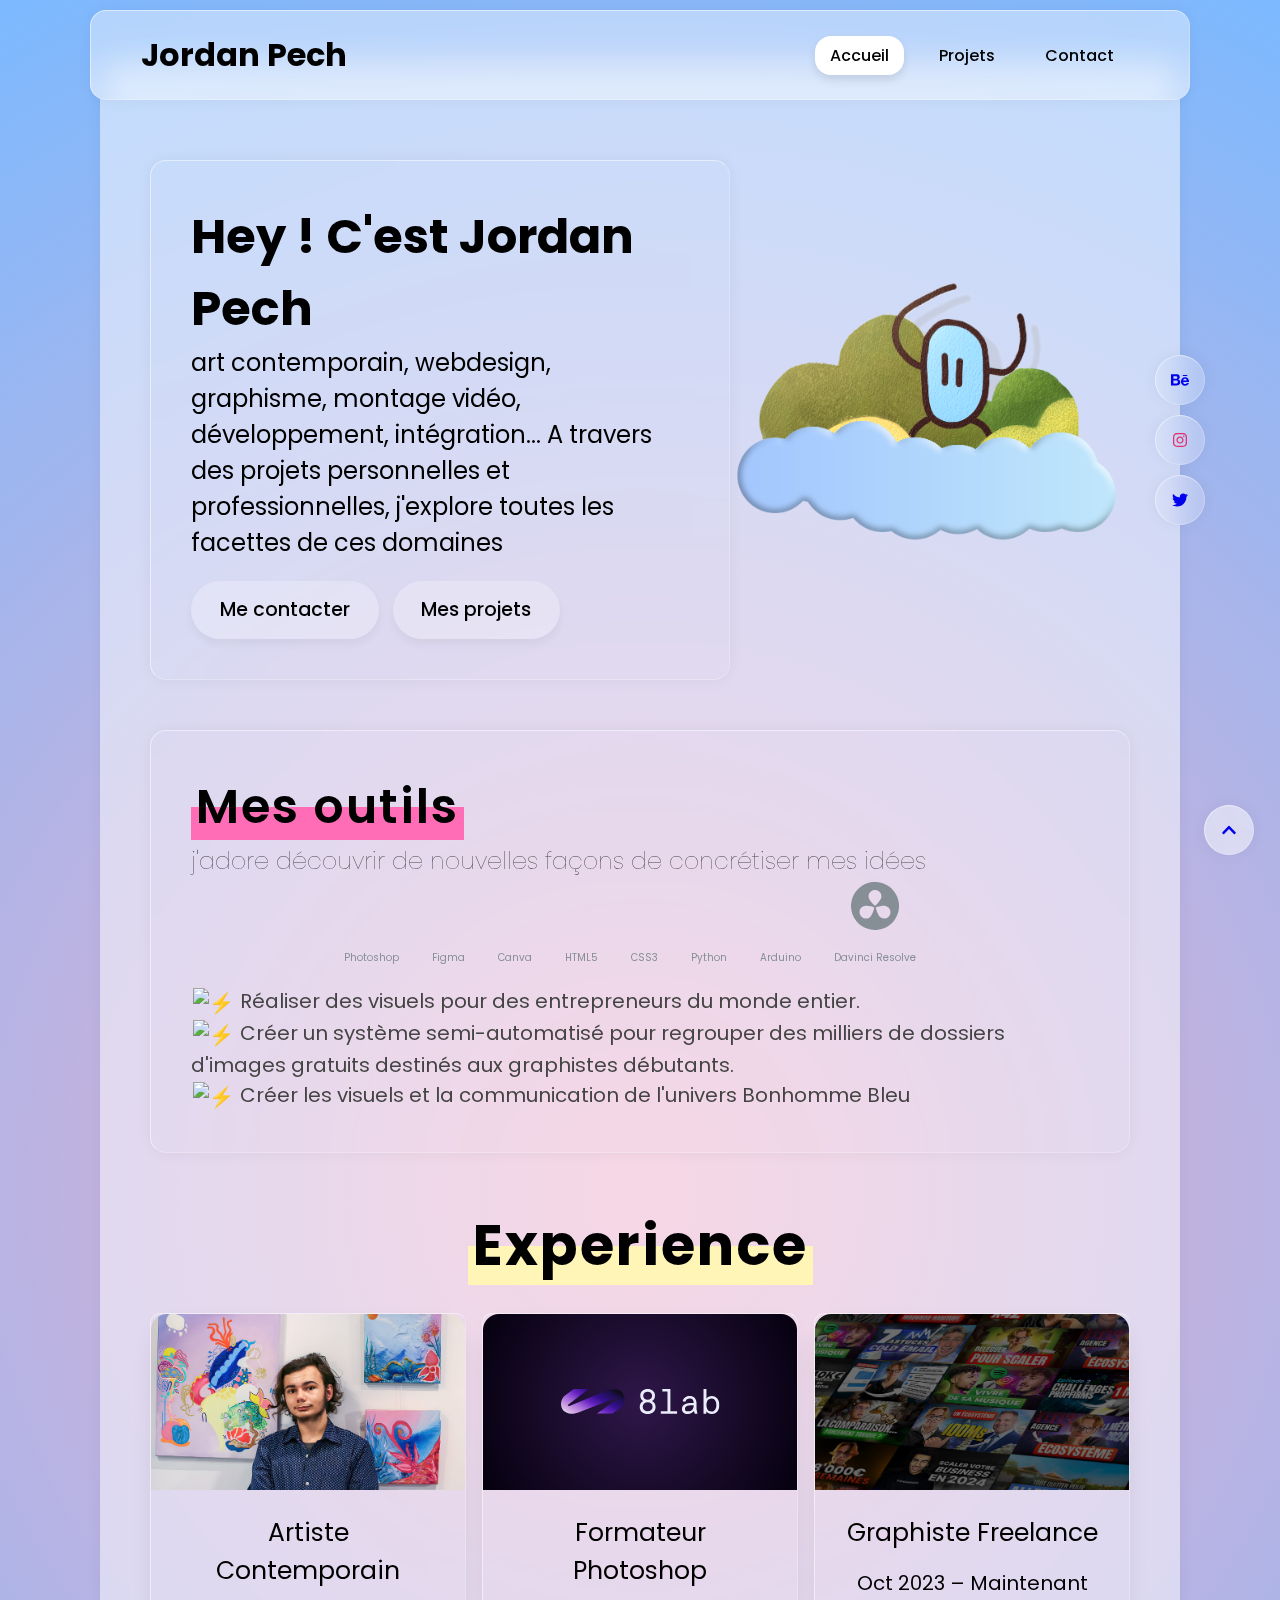
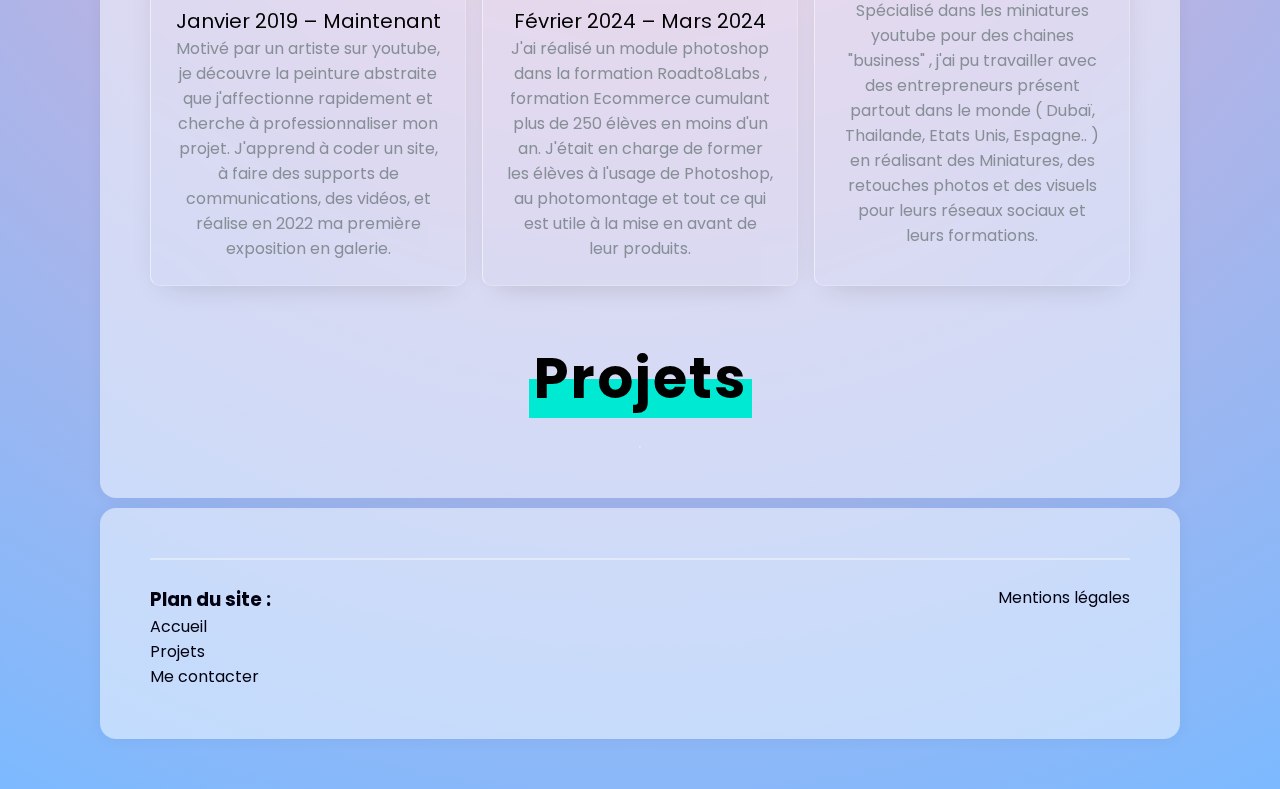
==== index.html @ 25af46d9 "Add files via upload" ====
<!DOCTYPE html>
<html lang="en">
  <head>
    <meta charset="UTF-8" />
    <meta http-equiv="X-UA-Compatible" content="IE=edge" />
    <meta name="viewport" content="width=device-width, initial-scale=1.0" />
    <title>Portfolio</title>
    <link rel="stylesheet" href= "https://cdnjs.cloudflare.com/ajax/libs/font-awesome/5.15.4/css/all.min.css" /> 

    <!-- Favicons -->
    <link rel="icon" href="./assets/favicon.ico" type="image/x-icon" />
    <link
      rel="apple-touch-icon"
      sizes="180x180"
      href="./assets/apple-touch-icon.png"
    />
    <link
      rel="icon"
      type="image/png"
      sizes="32x32"
      href="./assets/favicon-32x32.png"
    />
    <link
      rel="icon"
      type="image/png"
      sizes="16x16"
      href="./assets/favicon-16x16.png"
    />
    <link rel="manifest" href="./assets/site.webmanifest" />

    <meta
      name="description"
      content="Developer Portfolio centered around GlassMorphic UI"
    />
    <meta
      name="keywords"
      content="Developer, Portfolio, HTML, CSS, JS, GlassMorphic, Glassmorphic, GlassMorphism, Glassmorphism, UI"
    />

    <meta name="referrer" content="no-referrer-when-downgrade" />
    

    <link rel="stylesheet" href="./assets/css/all.min.css" />
    <link rel="stylesheet" href="./assets/css/style.css" />







    <script defer src="./assets/js/all.js"></script>
    <link
      rel="stylesheet"
      href="https://cdn.jsdelivr.net/gh/devicons/devicon@latest/devicon.min.css"
    />
    <script src="https://code.iconify.design/2/2.0.4/iconify.min.js"></script>
    <script src="./assets/js/repo-card.js"></script>
    <script src="https://ajax.googleapis.com/ajax/libs/jquery/3.6.0/jquery.min.js"></script>
    <!--Animation-->
    <link
    rel="stylesheet"
    href="https://cdnjs.cloudflare.com/ajax/libs/animate.css/4.1.1/animate.min.css"
    />
    <link href="https://unpkg.com/aos@2.3.1/dist/aos.css" rel="stylesheet">
  </head>
  <body>

    <section>
      <div class="container" id="container1" >
        <div id="top" class="page-scroll"></div>
        <!-- Navbar -->
        <header>
          <a href="./index.html" class="logo">Jordan Pech</a>
          <ul>
            <li><a class="active page" href="./index.html" id="home-btn">Accueil</a></li>
            <li><a href="./Projets.html" class="page" id="project-btn">Projets</a></li>
            <li><a href="./contact.html" class="page" id="about-btn">Contact</a></li>
            
          </ul>
        </header>

        <!--& BLOC 1  Main Content-------------------------------------- -->
        <div class="content">

          <!-- * BLOC DE TEXTE--------------------->
          
          <div class="column">
            <h2  >Hey ! C'est Jordan Pech</h2>
            <p>
              art contemporain, webdesign, graphisme, montage vidéo, développement, intégration...
              A travers des projets personnelles et professionnelles, j'explore toutes les facettes de ces domaines
            </p>
            <a href="./contact.html" >Me contacter</a>
            <a href="./Projets.html" >Mes projets</a>
          </div>
          <!-- *   --------------------------------->


         <!-- ^ 1 ERE IMAGE A DROITE --------------->

          <div class="img">
            <img src="./assets/image1.png" alt="APS-OCTOCAT"/>
          </div>

         <!-- ^ ------------------------------------->
        </div> <!--& ---------------------------------------------------->





        <!--& 2 EME bloc ------------------------------------------------->
        <!-- 2nd Section -->
        <div id="about" class="content page-scroll" style="justify-content: space-around">
         
          <!-- ^ 2 EmE IMAGE A DROITE --------------->
          <div class="img">
            

          </div>
            <!-- ^-------------------- --------------->

             <!-- * BLOC DE TEXTE--------------------->
          <div class="column-2">

              <h2 style="font-weight: 550">    <!--TODO     TITRE MES OUTILS SOULIGN2-->
                <span class="low-highlight-pink">Mes outils</span>
              </h2>

              <h3 style="font-size: 24px; color: #444444; font-weight: 1"> <!--TODO     SOUS TITRE-->
                j'adore découvrir de nouvelles façons de concrétiser mes idées
              </h3>

              <div class="dev-icons">    <!-- ~     ICONES -------------------->
                <ul>
                  <li class="software-skill-inline photoshop">
                    <i class="devicon-photoshop-plain"></i>
                    <p>Photoshop</p>
                  </li>
                  <li class="software-skill-inline figma">
                    <i class="devicon-figma-plain"></i>
                    <p>Figma</p>
                  </li>
                  <li class="software-skill-inline canva">
                    <i class="devicon-canva-plain"></i>
                    <p>Canva</p>
                  </li>


                       

                  <li class="software-skill-inline html5">
                    <i class="devicon-html5-plain" ></i>
                    <p>HTML5</p>
                  </li>
                  <li class="software-skill-inline css3">
                    <i class="devicon-css3-plain"></i>
                    <p>CSS3</p>
                  </li>
                  <li class="software-skill-inline python">
                    <i class="devicon-python-plain"></i>
                    <p>Python</p>
                  </li>
                  <li class="software-skill-inline arduino">
                    <i class="devicon-arduino-plain"></i>
                    <p>Arduino</p>
                  </li>

                  <li class="software-skill-inline davinci">
                    <svg id="Layer_1" xmlns="http://www.w3.org/2000/svg" viewBox="0 0 5117.7 5118.9" width="3rem"> 
                      <path class="st0" d="M2636.9 5118.9h-151.7c-7.1-2.6-14.1-3.2-21.2-3.2-81-3.9-161.4-10.3-241.1-21.2-149.1-19.3-295.7-52.1-438.4-97.7-244.9-78.4-473.1-190.9-684.6-337.5-196.1-136.3-369.6-297-520.7-482.1-178.1-217.3-316.9-457.1-415.3-720.6-88.1-234-140.8-476.3-156.9-726.4-.6-13.5-2.6-27-7.1-40.5v-264.2c4.5-11.6 6.4-23.8 7.1-36 3.2-59.8 9.6-119.6 17.4-178.7 38.6-285.4 123.4-556.1 253.9-812.6 90-176.8 199.3-341.3 327.8-493.1 127.3-150.4 270-284.8 428.1-402.4 257.8-191.6 541.3-329.8 851.1-414.6 150.4-41.1 304.1-68.1 459.6-81 27.6-2.6 56.6-.6 84.2-7.1h259.7c19.9 5.8 40.5 2.6 60.4 4.5 102.9 9 205.1 21.9 306.6 41.8 319.5 63 615.8 182.6 889.7 359.3 212.8 136.9 400.5 302.1 564.4 494.3 131.8 154.3 243.6 322.1 334.9 503.3 108 214.1 185.1 438.4 228.9 674.3 23.1 124.7 40.5 250.7 41.1 378 0 8.4 1.9 17.4 2.6 25.7v151.7c-2.6 9.6-2.6 19.9-3.2 30.2 0 24.4 0 48.9-1.9 73.3-11.6 155.6-36 309.2-74.6 460.9-73.9 284.8-192.9 549-358.1 792.6-122.8 181.3-266.1 344.6-430.7 489.2-163.9 144-343.3 265.5-538.1 363.8-224.4 113.1-460.3 191.6-707.8 234.6-95.1 16.7-190.9 27.6-287.3 33.4-25.4 2.9-52.4 2.3-78.8 8zM1602.6 3897.5c42.4 1.3 90-3.9 137.6-14.1 140.8-30.9 260.4-95.1 352.3-208.9 55.9-69.4 102.9-144.6 143.4-223.7 47.6-93.2 87.4-190.3 122.1-288.6 42.4-118.9 78.4-240.4 106.1-363.2 15.4-68.8-1.9-111.9-77.8-135.6-96.4-30.2-193.5-57.2-292.5-79.1-163.9-36-329.1-59.1-497.6-53.4-47.6 1.9-95.1 7.1-142.1 15.4-136.3 23.8-252 86.8-346.5 186.4-161.4 169.7-225.6 372.2-185.8 603 57.2 329.8 349.1 564.4 680.8 561.8zm271.9-2364.3c-1.9 48.2 7.1 100.9 21.9 153.6 28.3 100.3 75.2 192.2 130.5 279 126 197.4 284.8 366.4 457.1 523.3 14.1 12.9 30.9 23.8 48.9 32.1 18 9 36 9 54.6 1.3 18-7.7 34.1-18.6 47.6-32.8 59.8-59.1 118.9-118.3 175.5-179.4 79.7-86.8 155.6-176.1 224.4-271.9 62.4-86.8 118.3-178.1 159.4-277.1 41.1-98.4 61.1-199.9 47.6-306.6-22.5-176.1-97.7-325.3-232.1-442.3-158.9-138.1-344-193.4-552.3-162.6-338.8 50.2-584.4 348.5-583.1 683.4zm1670.1 2360.5c16.7-.6 46.9 0 77.1-4.5 203.1-30.2 363.8-128.6 477-300.8 88.7-135.6 124.7-286.1 108-447.4-15.4-151.1-76.5-283.5-180-394.7-90-96.4-197.4-163.3-327.2-191.6-71.4-15.4-144-21.9-216.6-23.1-86.1-1.3-171.6 6.4-256.5 18-169.7 23.8-335.6 64.3-498.8 115.7-16.7 5.1-32.1 12.9-45.6 23.8-17.4 14.1-27 31.5-27 54 0 19.3 1.9 38.6 6.4 57.9 10.3 38.6 19.3 77.1 29.6 115.1 47.6 173.6 105.4 343.3 184.5 505.3 45.6 93.2 98.4 181.3 165.9 260.4 51.4 59.8 111.2 108.6 182.6 142.7 97.6 46.7 199.1 71.8 320.6 69.2z"/></svg>
                    
                    <p>Davinci Resolve</p>
                  </li>
                  

                 
                </ul>
                 <!-- ~  ------- ---------------------------------------------------->
              </div>

                <!-- J'enleve nan ? -->
            <div> <!--? TEXTES A POINT 2CLAIR ---------------->
              <p style="color: #444444; font-size: 20px">
                <img
                  alt="⚡"
                  draggable="false"
                  src="https://twemoji.maxcdn.com/2/72x72/26a1.png"
                  style="
                    height: 1em;
                    width: 1em;
                    margin: 0px 0.05em 0px 0.1em;
                    vertical-align: -0.1em;
                  "
                />
                 Réaliser des visuels pour des entrepreneurs du monde entier.
              </p>
              <p style="color: #444444; font-size: 20px">
                <img
                  alt="⚡"
                  draggable="false"
                  src="https://twemoji.maxcdn.com/2/72x72/26a1.png"
                  style="
                    height: 1em;
                    width: 1em;
                    margin: 0px 0.05em 0px 0.1em;
                    vertical-align: -0.1em;
                  "
                />
                Créer un système semi-automatisé pour regrouper des milliers de dossiers d'images 
                gratuits destinés aux graphistes débutants.
              </p>
              <p style="color: #444444; font-size: 20px">
                <img
                  alt="⚡"
                  draggable="false"
                  src="https://twemoji.maxcdn.com/2/72x72/26a1.png"
                  style="
                    height: 1em;
                    width: 1em;
                    margin: 0px 0.05em 0px 0.1em;
                    vertical-align: -0.1em;
                  "
                />
                Créer les visuels et la communication de l'univers Bonhomme Bleu              </p>
            </div> <!--? ---------------------------------- ---------------->

          </div>
             <!-- * ---------------------------------------------------->
        </div>

        
        <!--&  -------------------------------------------------->







        <!-- & 3eme section ---------------------------------- -->
        <!-- 3rd Section -->
        <h2
          id="experience"
          class="mob-h2 page-scroll"
          style="font-size: 56px; font-weight: 700; margin-top: 50px; text-align:center;"
        >
        <!-- * TEXTE TITRE ---------------------------------- -->
          <span class="low-highlight-skin">Experience</span>
        </h2>

        <!-- * ---------------------------------------------- -->


        <!-- TODO  CARD EXPERIENCES------------------>

        <div class="experience-cards-div">
          
          <!-- ARTISTE PEINTRE CARD-->
          <div class="experience-card" >
            <div class="experience-banner" style="background-image: url('./assets/artiste-contemporain.jpg');">
              <div class="experience-blurred_div"></div>
              <div class="experience-div-company">
                
            </div>
            
         
            </div>
            
            <div class="experience-text-details"> <!-- TEXTE ------------------>
              <h5 class="experience-text-role">Artiste Contemporain</h5>
              <h5 class="experience-text-date">Janvier 2019 – Maintenant</h5>

              <p class="subTitle experience-text-desc">
                Motivé par un artiste sur youtube, je découvre la peinture abstraite que j'affectionne rapidement et cherche à professionnaliser mon projet. J'apprend à coder un site, à faire des supports de communications, 
                des vidéos, et réalise en 2022 ma première exposition en galerie.
              </p>

            </div> <!-- TEXTE ------------------>
          </div>

          <!--formateur CARD-->
          <div class="experience-card" >
            <div
              class="experience-banner"
              style="background: radial-gradient(circle, #2f174a, #05000E);"

            >
              <div class="experience-blurred_div"></div>
              <div class="experience-div-company">
                <svg width="159" height="25" viewBox="0 0 159 25" fill="none" xmlns="http://www.w3.org/2000/svg">
                  <g clip-path="url(#clip0_5826_1841)">
                  <mask id="mask0_5826_1841" style="mask-type:alpha" maskUnits="userSpaceOnUse" x="0" y="0" width="64" height="25">
                  <path d="M4.57847 5.97963L12.7052 0H27.5576L6.82033 16.068L7.79523 17.1377L45.9425 1.59062C57.9965 -2.5221 63.5065 3.64698 63.5065 10.1871C63.5065 13.6446 61.9198 17.1929 58.928 19.344L51.3617 24.5777H36.0396L56.8716 9.63057L55.8967 8.46622L17.3784 23.4488C5.50995 27.2813 0 21.3017 0 15.0418C0 11.5843 1.58668 8.12678 4.57847 5.97963Z" fill="url(#paint0_radial_5826_1841)"/>
                  </mask>
                  <g mask="url(#mask0_5826_1841)">
                  <g filter="url(#filter0_d_5826_1841)">
                  <path d="M239.531 52.8564C221.339 92.6889 138.462 93.8641 54.4198 55.4814C-29.6225 17.0987 -83.0049 -46.3072 -64.8131 -86.1396C-46.6214 -125.972 36.2557 -127.147 120.298 -88.7647C204.34 -50.382 257.723 13.0239 239.531 52.8564Z" fill="url(#paint1_radial_5826_1841)"/>
                  </g>
                  </g>
                  <path d="M94.5963 17.9467C94.5963 22.4067 90.898 24.9999 86.6432 24.9999C82.3884 24.9999 78.7256 22.4067 78.7256 17.9467C78.7256 15.1799 80.1781 13.1748 82.3568 12.0341C80.4899 10.9645 79.2782 9.1647 79.2782 6.7097C79.2782 2.4904 82.7002 0.106445 86.6432 0.106445C90.5862 0.106445 94.0082 2.4904 94.0082 6.7097C94.0082 9.1647 92.832 10.9645 90.9651 12.0341C93.1438 13.1748 94.5963 15.1799 94.5963 17.9467ZM81.7016 17.8441C81.7016 20.6464 83.8448 22.3396 86.6471 22.3396C89.4495 22.3396 91.5926 20.6464 91.5926 17.8441C91.5926 15.0417 89.485 13.3485 86.6471 13.3485C83.8093 13.3485 81.7016 15.0772 81.7016 17.8441ZM86.6471 2.83774C84.2632 2.83774 82.2226 4.32574 82.2226 6.81232C82.2226 9.2989 84.2632 10.8579 86.6471 10.8579C89.0311 10.8579 91.1072 9.30285 91.1072 6.81232C91.1072 4.32179 89.0666 2.83774 86.6471 2.83774Z" fill="#EAECFC"/>
                  <path d="M99.8184 24.6525V22.2686H106.493V2.45883H101.342V0.106445H109.398V22.2686H116.072V24.6525H99.8223H99.8184Z" fill="#EAECFC"/>
                  <path d="M135.53 13.9722V20.1254L136.466 24.6526H133.802L132.866 21.9924C131.931 23.5119 129.409 24.9999 126.989 24.9999C122.876 24.9999 120.938 22.4778 120.938 20.1254C120.938 13.9721 127.992 13.9722 132.625 13.9722C132.625 11.4145 131.725 9.58314 128.718 9.58314C126.677 9.58314 124.846 10.412 124.672 12.5552H121.803C121.803 8.78585 125.501 6.91895 128.753 6.91895C132.661 6.91895 135.53 9.54762 135.53 13.9722ZM123.982 20.1254C123.982 21.6135 125.122 22.3397 127.127 22.3397C128.509 22.3397 132.866 21.9924 132.625 16.2535C127.925 16.2535 123.982 16.2535 123.982 20.1254Z" fill="#EAECFC"/>
                  <path d="M142.513 0.106445H145.453V9.51203C146.42 8.09508 148.532 6.91889 150.675 6.91889C155.964 6.91889 158.419 11.3434 158.419 15.91C158.419 20.4767 155.928 25.0038 150.675 25.0038C148.773 25.0038 146.456 24.1394 145.453 22.4817L145.212 24.6604H142.517V0.106445H142.513ZM145.453 15.9061C145.453 18.5663 146.318 22.4423 150.675 22.4423C153.959 22.4423 155.376 19.3321 155.376 15.9061C155.376 12.4801 153.959 9.44099 150.675 9.44099C146.286 9.44099 145.453 13.313 145.453 15.9061Z" fill="#EAECFC"/>
                  </g>
                  <defs>
                  <filter id="filter0_d_5826_1841" x="-72.3701" y="-116.8" width="319.458" height="208.317" filterUnits="userSpaceOnUse" color-interpolation-filters="sRGB">
                  <feFlood flood-opacity="0" result="BackgroundImageFix"/>
                  <feColorMatrix in="SourceAlpha" type="matrix" values="0 0 0 0 0 0 0 0 0 0 0 0 0 0 0 0 0 0 127 0" result="hardAlpha"/>
                  <feOffset dy="4"/>
                  <feGaussianBlur stdDeviation="2"/>
                  <feComposite in2="hardAlpha" operator="out"/>
                  <feColorMatrix type="matrix" values="0 0 0 0 0 0 0 0 0 0 0 0 0 0 0 0 0 0 0.25 0"/>
                  <feBlend mode="normal" in2="BackgroundImageFix" result="effect1_dropShadow_5826_1841"/>
                  <feBlend mode="normal" in="SourceGraphic" in2="effect1_dropShadow_5826_1841" result="shape"/>
                  </filter>
                  <radialGradient id="paint0_radial_5826_1841" cx="0" cy="0" r="1" gradientUnits="userSpaceOnUse" gradientTransform="translate(35.75 13.75) rotate(32.4712) scale(42.3748 109.149)">
                  <stop stop-color="#EAECFC"/>
                  <stop offset="1" stop-color="#8B8C96"/>
                  </radialGradient>
                  <radialGradient id="paint1_radial_5826_1841" cx="0" cy="0" r="1" gradientUnits="userSpaceOnUse" gradientTransform="translate(86.5027 -18.6497) rotate(111.947) scale(79.046 180.729)">
                  <stop offset="0.385883" stop-color="#0B0C0E"/>
                  <stop offset="0.472778" stop-color="#1F0F50"/>
                  <stop offset="0.586423" stop-color="#330F8D"/>
                  <stop offset="0.687003" stop-color="#6724C2"/>
                  <stop offset="0.787604" stop-color="#A569DB"/>
                  <stop offset="0.892141" stop-color="#D4ABE3"/>
                  <stop offset="0.99884" stop-color="#E1FCF5"/>
                  </radialGradient>
                  <clipPath id="clip0_5826_1841">
                  <rect width="158.419" height="25" fill="white"/>
                  </clipPath>
                  </defs>
                  </svg>
              </div>
         
            </div>

            <!--* TEXTE ----->
            <div class="experience-text-details">
              <h5 class="experience-text-role">Formateur Photoshop</h5>
              <h5 class="experience-text-date">Février 2024 – Mars 2024</h5>
              <p class="subTitle experience-text-desc">
                J'ai réalisé un module photoshop dans la formation Roadto8Labs , formation Ecommerce cumulant plus de 250 élèves en moins d'un an.
                J'était en charge de former les élèves à l'usage de Photoshop, au photomontage et tout ce qui est utile à la mise en avant de leur produits. 
              </p>
            </div><!--* --------------------->

          </div>

          <!-- Miniamaker CARD-->
          <div class="experience-card" >
            <div class="experience-banner" style="background-image: url('./assets/fond-miniature-petit.jpg');">
              <div class="experience-blurred_div"></div>
              <div class="experience-div-company">
                
              </div>
              
            </div>


            <div class="experience-text-details">
              <h5 class="experience-text-role">Graphiste Freelance</h5>
              <h5 class="experience-text-date">Oct 2023 – Maintenant</h5>

              <p class="subTitle experience-text-desc">
                Spécialisé dans les miniatures youtube pour des chaines "business" , j'ai pu
                travailler avec des entrepreneurs présent partout dans le monde ( Dubaï, Thailande, Etats Unis, Espagne.. ) 
                en réalisant des Miniatures, des retouches photos et des visuels pour leurs réseaux sociaux et leurs formations.
              </p>
            </div>
          </div> <!-- TODO    ------------------------------------>

        </div>  <!-- & ---- ---------------------------------- -->





        

        <!-- &  4 BLOC PROJET ---- ---------------------------------- -->
        <!-- 4th Section -->
        <svg
          xmlns="//www.w3.org/2000/svg"
          version="1.1"
          class="svg-filters"
          style="display: none"
        >
          <defs>
            <filter id="marker-shape">
              <feTurbulence
                type="fractalNoise"
                baseFrequency="0 0.15"
                numOctaves="1"
                result="warp"
              />
              <feDisplacementMap
                xChannelSelector="R"
                yChannelSelector="G"
                scale="30"
                in="SourceGraphic"
                in2="warp"
              />
            </filter>
          </defs>
        </svg>

        <!--* TITRE  ----------------->
        <h2
          id="projects"
          class="mob-h2 page-scroll"
          style="font-size: 56px; font-weight: 700; margin-top: 50px"
        >
          <span class="low-highlight-cyan">Projets</span>
        </h2>  <!--* TITRE  ----------------->


        <div class="projects" >
          <div >
          <div class="repo-card" data-repo="AmreshSinha/Youtube-UI-Clone"></div>
        </div> 
      </div>
        
         <!-- &   --------------------- ---------------------------------- -->





        <!-- 5th Section -->
        <!--<h2 style="font-size:56px; font-weight: 700; margin-top: 50px;"><span class="low-highlight-lightyellow">Achievements</span></h2>
        <div class="achievement-cards-div">

          <div class="certificate-card">
            <div class="certificate-image-div">
              <img src="https://upload.wikimedia.org/wikipedia/commons/thumb/8/85/GSoC-icon.svg/1200px-GSoC-icon.svg.png" alt="GSOC" class="card-image">
            </div>
            <div class="certificate-detail-div">
              <h5 class="card-title">Google Summer of Code</h5>
              <p class="card-subtitle">Selected in GSOC 2021</p>
            </div>
            <div class="certificate-card-footer">
              <span class="certificate-tag">GSOC</span>
              <span class="certificate-tag">2021</span>
              <span class="certificate-tag">Google</span>
            </div>
          </div>

          <div class="certificate-card">
            <div class="certificate-image-div">
              <img src="https://upload.wikimedia.org/wikipedia/commons/thumb/8/85/GSoC-icon.svg/1200px-GSoC-icon.svg.png" alt="GSOC" class="card-image">
            </div>
            <div class="certificate-detail-div">
              <h5 class="card-title">Google Summer of Code</h5>
              <p class="card-subtitle">Selected in GSOC 2021</p>
            </div>
            <div class="certificate-card-footer">
              <span class="certificate-tag">GSOC</span>
              <span class="certificate-tag">2021</span>
              <span class="certificate-tag">Google</span>
            </div>
          </div>

          <div class="certificate-card">
            <div class="certificate-image-div">
              <img src="https://upload.wikimedia.org/wikipedia/commons/thumb/8/85/GSoC-icon.svg/1200px-GSoC-icon.svg.png" alt="GSOC" class="card-image">
            </div>
            <div class="certificate-detail-div">
              <h5 class="card-title">Google Summer of Code</h5>
              <p class="card-subtitle">Selected in GSOC 2021</p>
            </div>
            <div class="certificate-card-footer">
              <span class="certificate-tag">GSOC</span>
              <span class="certificate-tag">2021</span>
              <span class="certificate-tag">Google</span>
            </div>
          </div>

        </div>  -->







        <h2  id="contact"
          class="mob-connect enabledisable page-scroll"
          style="font-size: 40px; font-weight: 700; margin-top: 50px"
        >
          <span class="low-highlight-hazeskin">me contacter</span>
        </h2>

        <ul class="socialsites ">
          <li>
            <a href="https://www.behance.net/jordanpech" target="_blank"><i class="fab fa-behance"></i></a>
          </li>
          <li>
            <a href="https://www.instagram.com/hommebleu.graphisme/" target="_blank"><i class="fab fa-instagram"></i></a>
          </li>
          <li>
            <a href="https://twitter.com/HommeBleuGraph" target="_blank"><i class="fab fa-twitter"></i></a>
          </li>
        </ul>

    




          
          

        
        
        </div>
        
      </div>
      
      <!-- Footer container---------------------------------------------------------------->
      <div class="container">        
        <div style="padding-bottom: 25px;width: 100%;"><div class="separator"></div> <!-- Ajout de la barre de séparation --></div>
        <div class=footer-section>
          
          <div >
            <a href="./Plan-site.html"><h3>Plan du site : </h3></a>
            <a href="./index.html"><p>Accueil</p></a>
            <a href="./Projets.html"><p>Projets</p></a>
            <a href="./contact.html"><p>Me contacter</p></a>
            
          </div>
          
          <div >
            <a href="home.html"><p>Mentions légales</p></a>
          </div>
        </div>



    </section>
    

    

    <!--LE TRUC QUI PERMET DE REMONTER TOUT EN HAUT-->
    <div class="button-top-div" id="myDIV">
      <a id="button-top" href="#top"><i class="fas fa-chevron-up"></i></a>
    </div>



   

  
    
    <script src="https://unpkg.com/aos@2.3.1/dist/aos.js"></script>
    <script>
      AOS.init();
    </script>
  </body>
</html>
---- assets/css/style.css ----
@import url("https://fonts.googleapis.com/css2?family=Poppins:wght@400;500&display=swap");

html {
  scroll-behavior: smooth;
}

* {
  font-family: "Poppins";
  margin: 0;
  padding: 0;
  box-sizing: border-box;
}

/* Style par défaut pour les liens */
a {
  text-decoration: none; /* Enlève le soulignage par défaut */
}



/* Style des liens par défaut */
.footer-section a {
  color: rgb(2, 1, 16); /* Couleur par défaut des liens */
}

/* Style des liens au survol */
.footer-section a:hover {
  color: rgb(89, 150, 255); /* Couleur des liens au survol */
}

body {
  background: rgb(255, 158, 200);
  background: radial-gradient(
    circle,
    rgba(238, 174, 202, 1) 0%,
    #7cb9ff 100%
  );
}
/*custom scrollbar*/
::-webkit-scrollbar {
  width: 6px;
  background: #acb7e1;
}
::-webkit-scrollbar-thumb {
  background: #4577af;
  border-radius: 10px;
}
.flex-row {
  display: flex;
  flex-direction: row;
}

.shape {
  opacity: 60%;
  position: absolute;
  z-index: -1;
  height: 10rem;
  width: 10rem;
}









.wave {
  animation-name: wave-animation; /* Refers to the name of your @keyframes element below */
  animation-duration: 2.5s; /* Change to speed up or slow down */
  animation-iteration-count: infinite; /* Never stop waving :) */
  transform-origin: 70% 70%; /* Pivot around the bottom-left palm */
  display: inline-block;
}

@keyframes wave-animation {
  0% {
    transform: rotate(0deg);
  }
  10% {
    transform: rotate(14deg);
  } /* The following five values can be played with to make the waving more or less extreme */
  20% {
    transform: rotate(-8deg);
  }
  30% {
    transform: rotate(14deg);
  }
  40% {
    transform: rotate(-4deg);
  }
  50% {
    transform: rotate(10deg);
  }
  60% {
    transform: rotate(0deg);
  } /* Reset for the last half to pause */
  100% {
    transform: rotate(0deg);
  }
}

.img img {
  max-width: 400px;
  /* animation: animate 5s linear infinite; */
}

@media only screen and (max-width: 1100px) {
  .img img {
    display: none;
  }
}

/* @keyframes animate {
    0%,100%{
        transform: translateY(50px);
    }
    50%{
        transform: translateY(100px);
    }
} */

section {
  display: flex;
  flex-direction: column;
  justify-content: center;
  align-items: center;

  padding: 50px;
}

@media (max-width: 900px) {
  section {
    padding: 160px 10px 10px;
  }
}
@media (max-width: 450px) {
  section {
    padding: 20px 10px 10px;
  }
}

.container {
  position: relative;
  width: calc(100% - 100px);
  min-height: calc(100vh - 200px);
  min-height: 10px;
  background: rgba(255, 255, 255, 0.5);
  box-shadow: 0 0 1rem 0 rgba(0, 0, 0, 0.05);
  border-radius: 1rem;
  display: flex;
  flex-direction: column;
  justify-content: space-between;
  align-items: center;
  padding: 50px;
  margin-top: 10px;
}

.container-project {
  position: relative;
  width: calc(100% - 100px);
  min-height: calc(100vh - 200px);
  min-height: 10px;
  background: rgba(255, 255, 255, 0);
  box-shadow: 0 0 1rem 0 rgba(0, 0, 0, 0);
  border-radius: 0rem;
  display: flex;
  flex-direction: row;
  justify-content:flex-start;
  align-items: center;
  padding-bottom: 10px;
  margin-top: 10px;
  flex-wrap: wrap;
}
.card-project {
  position: relative;
  width: calc(100% - 100px);
  min-height: calc(100vh - 200px);
  min-height: 10px;
  background: rgba(255, 255, 255, 0.5);
  box-shadow: 0 0 1rem 0 rgba(0, 0, 0, 0.05);
  border-radius: 1rem;
  display: flex;
  flex-direction: column;
  justify-content: space-between;
  align-items: center;
  padding: 50px;
  margin: 5px;
}

@media (max-width: 1100px) {
  .container {
    position: relative;
    width: calc(100% - 20px);
  }
}
@media (max-width: 900px) {
  #container1 {
    padding-top: 100px;
  }
}
@media (max-width: 900px) {
  .container {
    flex-direction: column;
    margin-top: 10px;
    height: auto;
    padding: 10px;
    width: calc(100% - 75px);
  }
}
@media (max-width: 450px) {
  #container1 {
    padding-top: 0px;
  }
}
@media (max-width: 450px) {
  .container {
    flex-direction: column;
    margin-top: 10px;
    height: auto;
    padding: 10px;
    width: calc(100% - 0px);
  }
}

@supports (-webkit-backdrop-filter: none) or (backdrop-filter: none) {
  header {
    position: fixed;
    top: 10px;
    /* right: 20px;
    left: 20px; */
    padding: 20px 50px;
    display: flex;
    justify-content: space-between;
    align-items: center;
    background: rgba(255, 255, 255, 0.4);
    box-shadow: 0 0 1rem 0 rgba(0, 0, 0, 0.05);
    border-radius: 1rem;
    backdrop-filter: blur(1rem);
    -webkit-backdrop-filter: blur(1rem);
    border: 1px solid rgba(255, 255, 255, 0.25);
    border-top: 1px solid rgba(255, 255, 255, 0.5);
    border-left: 1px solid rgba(255, 255, 255, 0.5);
    z-index: 90;
    width: calc(100% - 180px);
  }

  @media (max-width: 900px) {
    header {
      position: fixed;
      top: 10px;
      /* top: -0px; */
      /* right: 0px;
      left: 0px; */
      /* width: 100%; */
      width: calc(100% - 80px);
      flex-direction: column;
      padding: 20px;
    }
    header ul {
      margin-top: 10px;
      flex-wrap: wrap;
      justify-content: center;
    }

    header ul li {
      margin: 2px;
    }

    header ul li a {
      display: inline-block;
    }
  }
}
@media (max-width: 450px) {
  header {
    position: relative;
    top: -20px;
    right: 0px;
    left: 0px;
    width: 100%;
    flex-direction: column;
    padding: 20px;
  }
}


.separator {
  background-color:rgba(255, 255, 255, 0.397);width: 100%;padding: 1px ;border-radius: 10px; /* Définit une bordure supérieure de 1 pixel solide noir */
}


.footer-section {
  background-color: rgba(0, 0, 0, 0);
  width: 100%;
  display: flex;
  justify-content: space-between;
}

@media (max-width: 450px) {
  .footer-section {
      flex-direction: column;
      align-items: center;
  }

  .footer-section > div {
      width: 100%;
  }
}









@supports not ((-webkit-backdrop-filter: none) or (backdrop-filter: none)) {
  header {
    position: absolute;
    top: -40px;
    right: 20px;
    left: 20px;
    padding: 20px 50px;
    display: flex;
    justify-content: space-between;
    align-items: center;
    background: rgba(255, 255, 255, 0.7);
    opacity: 0.9;
    box-shadow: 0 0 1rem 0 rgba(0, 0, 0, 0.05);
    border-radius: 1rem;
    backdrop-filter: blur(1rem);
    -webkit-backdrop-filter: blur(1rem);
    border: 1px solid rgba(255, 255, 255, 0.25);
    border-top: 1px solid rgba(255, 255, 255, 0.5);
    border-left: 1px solid rgba(255, 255, 255, 0.5);
  }

  @media (max-width: 900px) {
    header {
      position: relative;
      top: -60px;
      right: 0px;
      left: 0px;
      width: 100%;
      flex-direction: column;
      padding: 20px;
    }
    header ul {
      margin-top: 10px;
      flex-wrap: wrap;
      justify-content: center;
    }

    header ul li {
      margin: 2px;
    }

    header ul li a {
      display: inline-block;
    }
  }
}

header .logo {
  color: black;
  font-weight: 700;
  text-decoration: none;
  font-size: 2rem;
}

header ul {
  display: flex;
}

header ul li {
  list-style: none;
  margin: 0 10px;
}

header ul li a {
  text-decoration: none;
  font-weight: 500;
  color: black;
  padding: 8px 15px;
  border-radius: 1rem;
  transition: 500ms ease;
}

header ul li a:hover,
header ul li a.active {
  background: hsla(0, 0%, 100%, 1);
  box-shadow: 0 5px 10px rgba(0, 0, 0, 0.1);
}

.content {
  display: flex;
  z-index: 1;
  margin-top: 50px;
  align-items: center;
}

@media (max-width: 900px) {
  .content {
    flex-direction: column;
    transform: translateX(0px);
    max-width: 100%;
    margin-top: 10px;
  }
}
@media (max-width: 500px) {
  .content {
    flex-direction: column;
    transform: translateX(0px);
    max-width: 100%;
    margin-top: 10px;
  }
}
@media (max-width: 440px) {
  .content {
    flex-direction: column;
    transform: translateX(0px);
    max-width: 100%;
    margin-top: 50px;
  }
}
@media (max-width: 450px) {
  .content {
    flex-direction: column;
    transform: translateX(0px);
    max-width: 100%;
    margin-top: -60px;
  }
}

.column {
  box-shadow: 0 0 1rem 0 rgba(0, 0, 0, 0.05);
  border-radius: 1rem;
  backdrop-filter: blur(1rem);
  border: 1px solid rgba(255, 255, 255, 0.25);
  border-top: 1px solid rgba(255, 255, 255, 0.5);
  border-left: 1px solid rgba(255, 255, 255, 0.5);
  padding: 40px;
}

.column-2 {
  box-shadow: 0 0 1rem 0 rgba(0, 0, 0, 0.05);
  border-radius: 1rem;
  backdrop-filter: blur(1rem);
  border: 1px solid rgba(255, 255, 255, 0.25);
  border-top: 1px solid rgba(255, 255, 255, 0.5);
  border-left: 1px solid rgba(255, 255, 255, 0.5);
  padding: 40px;
  margin-inline: 50px;
  margin-right: 0px;
  margin-left: 0px;
}

@media (max-width: 900px) {
  .column-2 {
    position: relative;
    right: 0px;
    left: 0px;
    width: 100%;
    margin-top: 1px;
    margin-right: 0px;
    margin-left: 0px;
  }
}

.column h2 {
  font-size: 3rem;
  color: black;
}
.column-2 h2 {
  font-size: 3rem;
  color: black;
}

.column h3 {
  font-size: 1.5rem;
  /* color:cadetblue; */
}

.column p {
  font-size: 1.5rem;
  color: black;
  line-height: 2.25rem;
}

@media (max-width: 900px) {
  .column h2 {
    font-size: 2.5rem;
  }
  .column-2 h2 {
    font-size: 2.8rem;
  }
  .column p {
    font-size: 1.2rem;
  }
  .mob-h2 {
    font-size: 2.8rem !important;
  }
  .mob-connect {
    font-size: 2.1rem !important;
  }
}

.column p .column-p {
  font-size: 1rem;
}

.column a {
  display: inline-block;
  padding: 0.9rem 1.8rem;
  color: black;
  margin-top: 20px;
  margin-right: 10px;
  border-radius: 30px;
  font-size: 1.2rem;
  font-weight: 500;
  text-decoration: none;
  background: hsla(0, 0%, 100%, 0.25);
  box-shadow: 0 5px 10px rgba(0, 0, 0, 0.05);
  transition: 500ms ease;
}

.column a:hover {
  background: rgba(255, 255, 255, 0.5);
  box-shadow: 0 5px 10px rgba(255, 255, 255, 0.05);
}

.socialsites {
  position: fixed;
  top: calc(50% - 100px);
  right: 75px;
  display: flex;
  flex-direction: column;
  justify-content: center;
  align-items: center;
}

@media (min-width: 900px) {
  .enabledisable {
    display: none;
  }
}

@media (max-width: 1100px) {
  .socialsites {
    position: fixed;
    right: 35px;
  }
}

@media (max-width: 900px) {
  .socialsites {
    position: relative;
    flex-direction: row;
    margin: 20px;
    gap: 10px;
    left: 0px;
    right: 0px;
    /* right: 5px; */
  }
}

.socialsites li {
  list-style: none;
}

@supports (-webkit-backdrop-filter: none) or (backdrop-filter: none) {
  .socialsites li a {
    text-decoration: none;
    width: 50px;
    height: 50px;
    background: rgba(255, 255, 255, 0.2);
    box-shadow: 0 0 1rem 0 rgba(0, 0, 0, 0.05);
    backdrop-filter: blur(1rem);
    border: 1px solid rgba(255, 255, 255, 0.25);
    border-top: 1px solid rgba(255, 255, 255, 0.5);
    border-left: 1px solid rgba(255, 255, 255, 0.5);
    display: flex;
    justify-content: center;
    align-items: center;
    border-radius: 50%;
    margin: 5px 0;
    transition: 0.5s ease;
  }
}
@supports not ((-webkit-backdrop-filter: none) or (backdrop-filter: none)) {
  .socialsites li a {
    text-decoration: none;
    width: 50px;
    height: 50px;
    background: rgba(255, 255, 255, 0.7);
    box-shadow: 0 0 1rem 0 rgba(0, 0, 0, 0.05);
    opacity: 0.9;
    backdrop-filter: blur(1rem);
    -webkit-backdrop-filter: blur(1rem);
    border: 1px solid rgba(255, 255, 255, 0.25);
    border-top: 1px solid rgba(255, 255, 255, 0.5);
    border-left: 1px solid rgba(255, 255, 255, 0.5);
    display: flex;
    justify-content: center;
    align-items: center;
    border-radius: 50%;
    margin: 5px 0;
    transition: 0.5s ease;
  }
}

.socialsites li a:hover {
  background: rgba(255, 255, 255, 0.5);
}

.fa-github {
  color: #333;
}

.fa-linkedin {
  color: #0077b5;
}

.fa-facebook {
  color: #1877f2;
}

.fa-instagram {
  color: #e1306c;
}

.grid {
  display: grid;
  grid-template-columns: 30% 70%;
  margin-top: 5;
  padding-top: 4rem;
}

.dev-icons ul {
  padding-left: 0;
  list-style: none;
  font-size: 3rem;
  margin-bottom: 0;
  margin-top: 0;
  text-align: center;
}

.software-skill-inline {
  display: inline-block;
  margin-right: 20px;
  margin-bottom: 20px;
}

/* .software-skill-inline i{
    color:#868e96
}

.software-skill-inline i:hover{
    color:#645beb
} */

.software-skill-inline p {
  color: #868e96;
  font-size: 10px;
}

.software-skill-inline i:hover p {
  color: #645beb;
}

.software-skill-inline i {
  color: #0080ff;
  
}


.photoshop i {
  color: #868e96;
}

.photoshop i:hover {
  color: #08253C;
}

.figma i {
  color: #868e96;
}

.figma i:hover {
  color: #A259FF;
}
.canva i {
  color: #868e96;
}

.canva i:hover {
  color: #24BFC7;
}

Layer i {
  color: #868e96;
}


.software-skill-inline.davinci svg {
  fill: #868e96; /* Changer la couleur en vert */
  align-items: center;
}
.software-skill-inline.davinci svg :hover{
  fill: #2C435A; /* Changer la couleur en vert */
}
.html5 i {
  color: #868e96;
}

.html5 i:hover {
  color: #e54d26;
}

.css3 i {
  color: #868e96;
}

.css3 i:hover {
  color: #3d8fc6;
}

.javascript i {
  color: #868e96;
}

.javascript i:hover {
  color: #f0db4f;
}

.python i {
  color: #868e96;
}

.python i:hover {
  color: #00751f;
}
.arduino i {
  color: #868e96;
}

.arduino i:hover {
  color: #088B93;
}




.highlight-yellow-brush {
  background: url(/assets/yellow-brushstroke.png);
  background-repeat: no-repeat;
  background-size: 100% 95%;
  padding: 8px 0;
}

.realistic-marker-highlight {
  position: relative;
  color: white;
}

.realistic-marker-highlight:before {
  content: "";
  background-color: #ff6db7;
  width: 100%;
  height: 1em;
  position: absolute;
  z-index: -1;
  filter: url(#marker-shape);
  left: -0.25em;
  top: 0.1em;
  padding: 0 0.25em;
}

.experience-cards-div {
  display: grid;
  grid-template-columns: repeat(auto-fit, minmax(290px, 1fr));
  grid-gap: 1rem 1rem;
  gap: 1rem 1rem;
  margin-top: 25px;
}

.experience-card {
  box-shadow: 0 0 1rem 0 rgba(0, 0, 0, 0.05);
  border-radius: 1rem;
  backdrop-filter: blur(1rem);
  border: 1px solid rgba(255, 255, 255, 0.25);
  border-top: 1px solid rgba(255, 255, 255, 0.5);
  border-left: 1px solid rgba(255, 255, 255, 0.5);
  transition: 0.5s ease;
}

.experience-card,
.experience-card-dark {
  position: relative;
  box-shadow: 0 10px 30px -15px rgba(0, 0, 0, 0.2);
  border-radius: 10px;
}

.experience-card-dark {
  background-color: #171c28;
}

.experience-card:hover {
  box-shadow: 0 20px 30px -10px rgba(0, 0, 0, 0.2);
  background: rgba(255, 255, 255, 0.5);
}

.experience-banner {
  background-position: 50%;
  background-repeat: no-repeat;
  background-size: 125%;
  /* background: linear-gradient(rgba(0, 0, 0, 0.7), rgba(0, 0, 0, 0.5)); */
  border-radius: 1rem 1rem 0 0;
  -webkit-filter: blur(0);
  -moz-filter: blur(0);
  -o-filter: blur(0);
  -ms-filter: blur(0);
  filter: blur(0);
  height: 11rem;
  display: -webkit-flex;
  display: flex;
  -webkit-align-items: flex-end;
  align-items: flex-end;
  -webkit-justify-content: center;
  justify-content: center;
}

.experience-blurred_div {
  position: absolute;
  -webkit-filter: blur(5px);
  -moz-filter: blur(5px);
  -o-filter: blur(5px);
  -ms-filter: blur(5px);
  filter: blur(5px);
  height: 11rem;
  top: 0;
  left: 0;
  width: 100%;
  border-radius: 1rem 1rem 0 0;
}

.experience-div-company {
  position: relative;
  background: transparent;
  height: 11rem;
  top: 0;
  left: 0;
  width: 100%;
  display: -webkit-flex;
  display: flex;
  -webkit-align-items: center;
  align-items: center;
  -webkit-justify-content: center;
  justify-content: center;
}

.experience-text-company {
  padding: 1.5rem;
  margin: 0;
  color: #fff;
  font-size: 25px;
  text-align: center;
  font-weight: 550;
  text-overflow: ellipsis;
  overflow: hidden;
  white-space: nowrap;
}

.experience-roundedimg {
  position: absolute;
  object-fit: cover;
  left: 0;
  right: 0;
  top: 7rem;
  margin-left: auto;
  margin-right: auto;
  width: 6rem;
  height: 6rem;
  box-shadow: 0 0.5rem 1rem rgba(0, 0, 0, 0.3);
  border-radius: 50%;
}

.experience-text-details {
  padding: 1.5rem;
  
}

.experience-text-role {
  text-align: center;
  color: #000;
  font-weight: 400;
  font-size: 25px;
  margin: 0;
  line-height: normal;
}

.experience-text-date {
  text-align: center;
  color: #000;
  font-size: 20px;
  margin: 0;
  padding-top: 1rem;
  font-weight: 400;
}

.subTitle {
  color: #868e96;
}

.experience-text-desc {
  text-align: center;
}

.logo-svg {
  height: 1.75rem;
  width: 5.375rem;
}

.low-highlight-cyan {
  letter-spacing: 2px;
  padding: 0 5px;
  background: linear-gradient(to bottom, transparent 50%, #00ead3 50%);
}

.low-highlight-pink {
  letter-spacing: 2px;
  padding: 0 5px;
  background: linear-gradient(to bottom, transparent 50%, #ff6db7 50%);
}

.low-highlight-skin {
  letter-spacing: 2px;
  padding: 0 5px;
  background: linear-gradient(to bottom, transparent 50%, #fff5b7 50%);
}

.low-highlight-lightyellow {
  letter-spacing: 2px;
  padding: 0 5px;
  background: linear-gradient(to bottom, transparent 50%, #ffd460 50%);
}

.low-highlight-hazeskin {
  letter-spacing: 2px;
  padding: 0 5px;
  background: linear-gradient(to bottom, transparent 50%, #f7d59c 50%);
}

#progress {
  height: 75px;
  width: 75px;
  border-radius: 50%;
  position: fixed;
  bottom: 25px;
  right: 25px;
  box-shadow: 0 0 10px rgba(0, 0, 0, 0.2);
  display: grid;
  place-items: center;
}
#progress-value {
  display: block;
  height: calc(100% - 20px);
  width: calc(100% - 20px);
  background-color: #ffffff;
  border-radius: 50%;
  display: grid;
  place-items: center;
  font-weight: 600;
  font-size: 16px;
}

.projects {
  display: flex;
  flex-wrap: wrap;
  justify-content: center;
  align-items: center;
  gap: 1rem 1rem;
  margin-top: 25px;
}

.repo-card {
  box-shadow: 0 0 1rem 0 rgba(0, 0, 0, 0.05);
  border-radius: 1rem;
  backdrop-filter: blur(1rem);
  border: 1px solid rgba(255, 255, 255, 0.25);
  border-top: 1px solid rgba(255, 255, 255, 0.5);
  border-left: 1px solid rgba(255, 255, 255, 0.5);
  transition: 0.5s ease;
}

.repo-card,
.repo-card-dark {
  position: relative;
  box-shadow: 0 10px 30px -15px rgba(0, 0, 0, 0.2);
  border-radius: 10px;
}

.repo-card:hover {
  box-shadow: 0 20px 30px -10px rgba(0, 0, 0, 0.2);
  background: rgba(255, 255, 255, 0.5);
}

.achievement-cards-div {
  display: flex;
  flex-wrap: wrap;
  justify-content: center;
  align-items: center;
  gap: 1rem 1rem;
  margin-top: 25px;
}

.certificate-card {
  box-shadow: 0 0 1rem 0 rgba(0, 0, 0, 0.05);
  border-radius: 1rem;
  backdrop-filter: blur(1rem);
  border: 1px solid rgba(255, 255, 255, 0.25);
  border-top: 1px solid rgba(255, 255, 255, 0.5);
  border-left: 1px solid rgba(255, 255, 255, 0.5);
  padding: 1.5rem;
  transition: all 0.3s ease;
}

.certificate-card:hover {
  box-shadow: 0 20px 30px -10px rgba(0, 0, 0, 0.2);
}

.certificate-image-div {
  position: relative;
  height: 250px;
  overflow: hidden;
  text-align: center;
}

.card-image {
  max-width: 100%;
  height: auto;
  width: 250px;
}

.certificate-detail-div {
  text-align: center;
}

.card-title {
  color: #000;
  font-size: 22px;
  line-height: 24px;
  font-weight: 700;
  margin: 15px 0 0;
}

.card-subtitle {
  color: #666;
  font-size: 17px;
  line-height: 1.5rem;
}

.certificate-card-footer {
  display: flex;
  align-items: center;
  flex-wrap: wrap;
  justify-content: center;
}

.certificate-card-footer span.certificate-tag {
  background: #55198b;
  color: #f5f2f4;
  vertical-align: middle;
  align-items: center;
  border-radius: 4px;
  display: inline-flex;
  font-size: 0.75rem;
  height: 2em;
  justify-content: center;
  white-space: nowrap;
  line-height: 1.5;
  margin: 0 0.5rem 0.5rem 0;
  padding: 0 0.75em;
  cursor: pointer;
  transition: 0.2s ease-in;
}

span.certificate-tag:hover {
  background: #8c43ce;
}

footer {
  position: absolute;
  bottom: -40px;
  right: 20px;
  left: 20px;
  padding: 20px 50px;
  display: flex;
  justify-content: space-between;
  align-items: center;
  background: rgba(255, 255, 255, 0.2);
  box-shadow: 0 0 1rem 0 rgba(0, 0, 0, 0.05);
  border-radius: 1rem;
  backdrop-filter: blur(1rem);
  border: 1px solid rgba(255, 255, 255, 0.25);
  border-top: 1px solid rgba(255, 255, 255, 0.5);
  border-left: 1px solid rgba(255, 255, 255, 0.5);
}

footer .logo {
  color: black;
  font-weight: 700;
  text-decoration: none;
  font-size: 2rem;
}

footer ul {
  display: flex;
}

footer ul li {
  list-style: none;
  margin: 0 10px;
}

footer ul li a {
  text-decoration: none;
  font-weight: 500;
  color: black;
  padding: 8px 15px;
  border-radius: 1rem;
  transition: 500ms ease;
}

footer ul li a:hover,
footer ul li a.active {
  background: hsla(0, 0%, 100%, 0.25);
  box-shadow: 0 5px 10px rgba(0, 0, 0, 0.05);
}

.button-top-div {
  position: fixed;
  bottom: 20px;
  right: -24px;
  cursor: pointer;
  padding: 20px 50px;
  display: flex;
  align-items: center;
  z-index: 80;
}

@media (max-width: 900px) {
  .button-top-div {
    position: fixed;
    right: 0px;
  }
}
@media (max-width: 550px) {
  .button-top-div {
    position: fixed;
    right: -35px;
    bottom: 0;
  }
}
@media (max-width: 450px) {
  .button-top-div {
    position: fixed;
    right: -35px;
    bottom: 0;
  }
  #button-top {
    width: 40px;
    height: 40px;
  }
}

@supports (-webkit-backdrop-filter: none) or (backdrop-filter: none) {
  #button-top {
    text-decoration: none;
    width: 50px;
    height: 50px;
    background: rgba(255, 255, 255, 0.5);
    box-shadow: 0 0 1rem 0 rgba(0, 0, 0, 0.05);
    backdrop-filter: blur(1rem);
    border: 1px solid rgba(255, 255, 255, 0.25);
    border-top: 1px solid rgba(255, 255, 255, 0.5);
    border-left: 1px solid rgba(255, 255, 255, 0.5);
    display: flex;
    justify-content: center;
    align-items: center;
    border-radius: 50%;
    margin: 5px 0;
    transition: 0.5s ease;
  }
}

@supports not ((-webkit-backdrop-filter: none) or (backdrop-filter: none)) {
  #button-top {
    text-decoration: none;
    width: 50px;
    height: 50px;
    background: rgba(255, 255, 255, 0.5);
    opacity: 0.5;
    box-shadow: 0 0 1rem 0 rgba(0, 0, 0, 0.05);
    backdrop-filter: blur(1rem);
    border: 1px solid rgba(255, 255, 255, 0.25);
    border-top: 1px solid rgba(255, 255, 255, 0.5);
    border-left: 1px solid rgba(255, 255, 255, 0.5);
    display: flex;
    justify-content: center;
    align-items: center;
    border-radius: 50%;
    margin: 5px 0;
    transition: 0.5s ease;
  }
}

#button-top:hover {
  background: rgba(255, 255, 255, 0.8);
}

#button-top::after {
  /* content: "\f077"; */
  font-family: FontAwesome;
  font-weight: normal;
  font-style: normal;
  font-size: 2em;
  line-height: 50px;
  color: #fff;
}

#button-top:active {
  background-color: #fff;
}

#button-top.show {
  opacity: 1;
  visibility: visible;
}
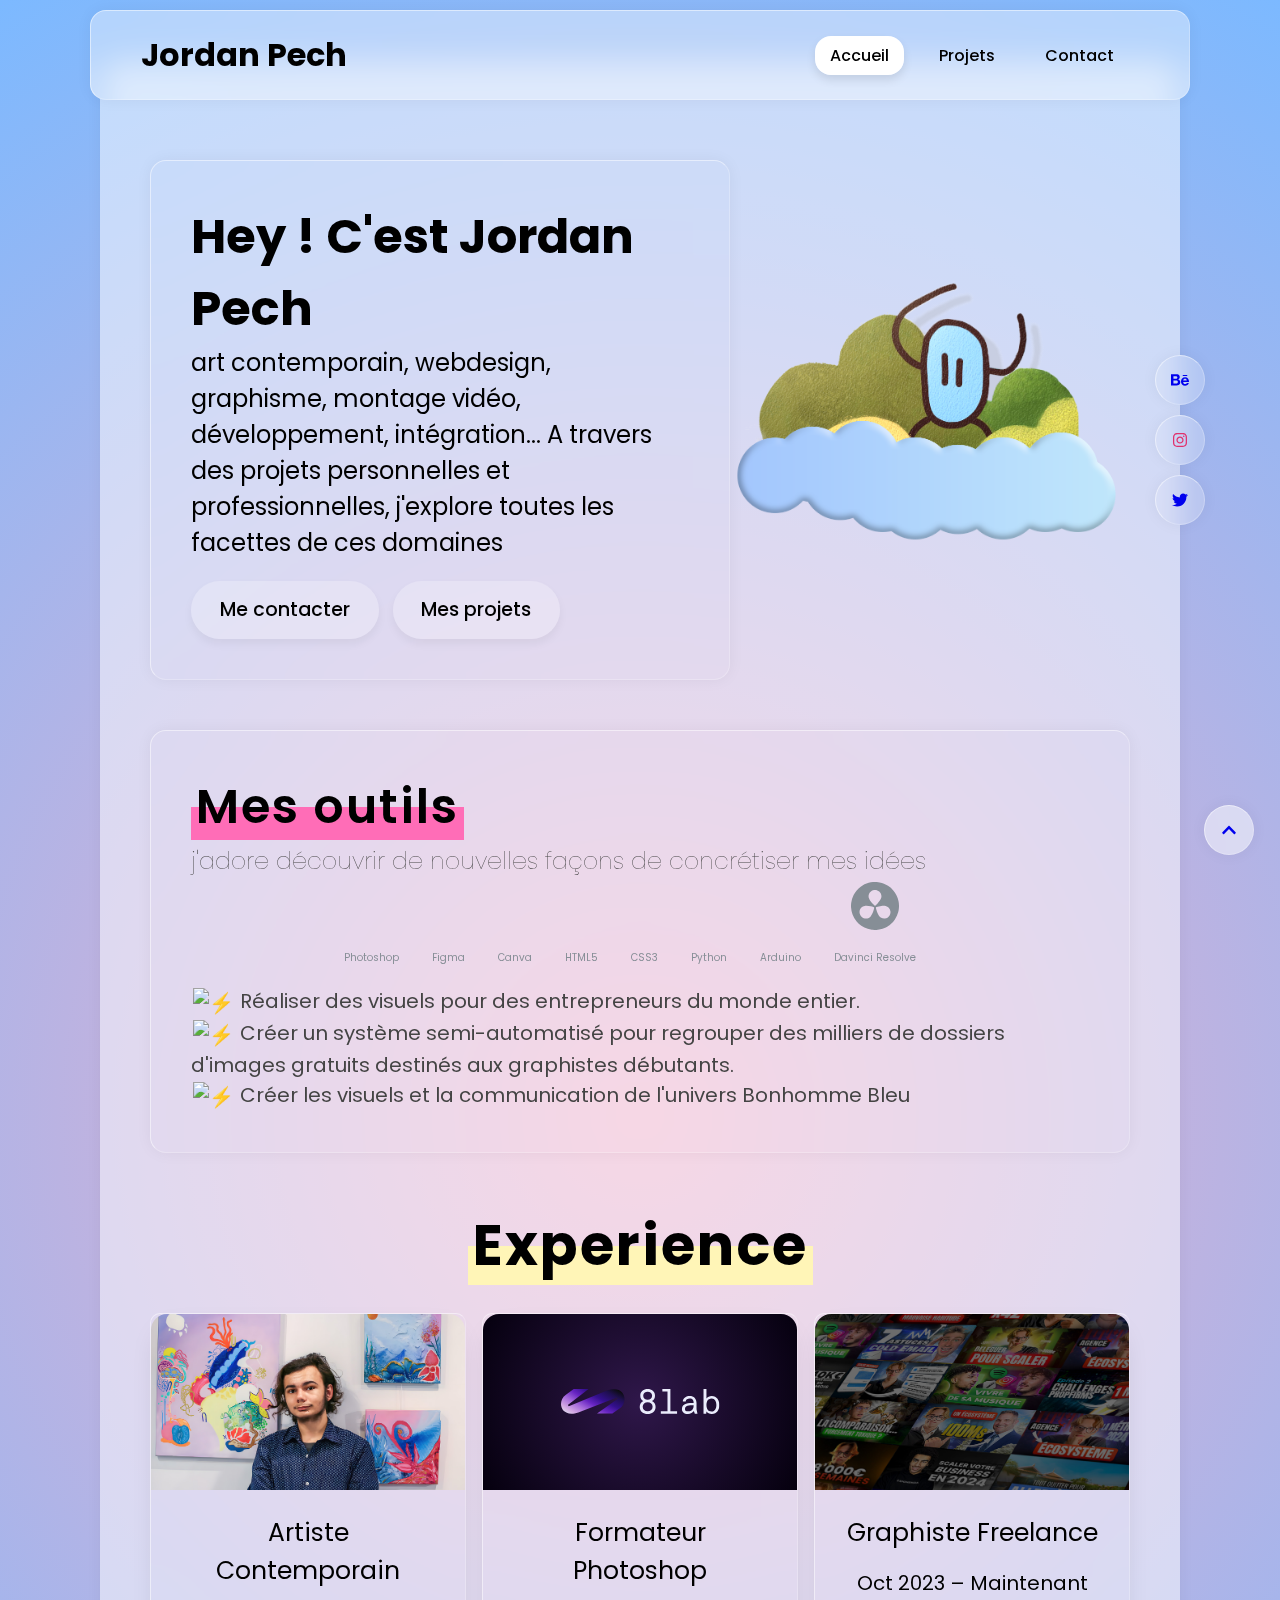
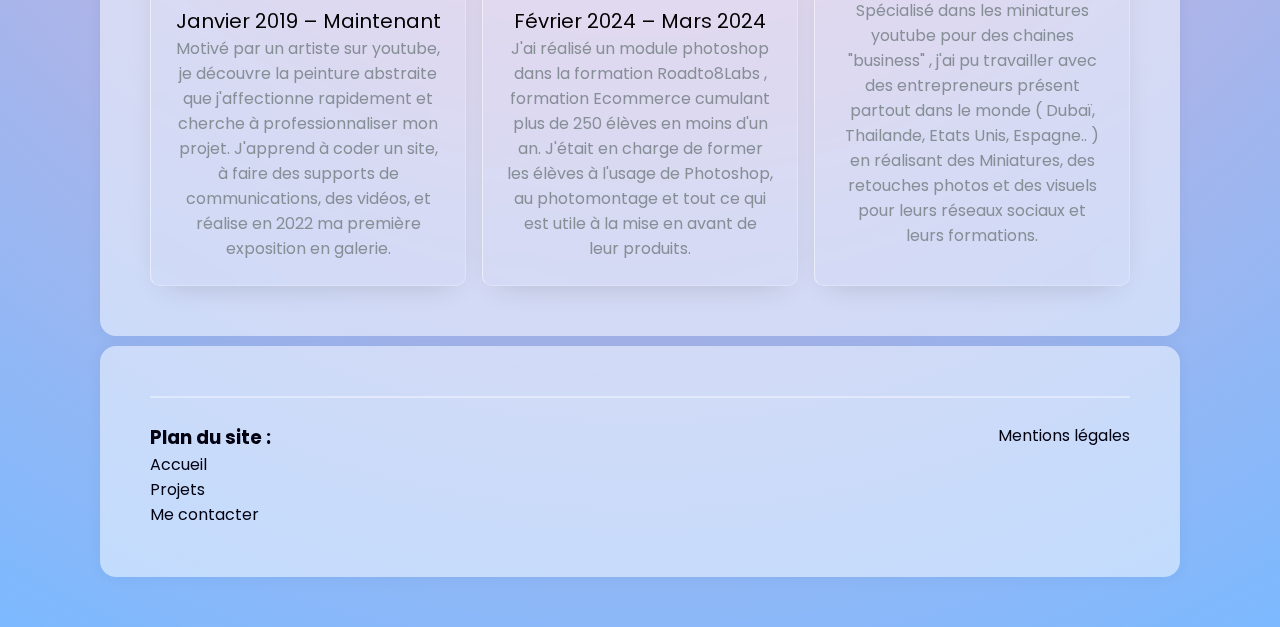
==== commit e46d17e1: "Update index.html" ====
--- a/index.html
+++ b/index.html
@@ -407,80 +407,6 @@
           </defs>
         </svg>
 
-        <!--* TITRE  ----------------->
-        <h2
-          id="projects"
-          class="mob-h2 page-scroll"
-          style="font-size: 56px; font-weight: 700; margin-top: 50px"
-        >
-          <span class="low-highlight-cyan">Projets</span>
-        </h2>  <!--* TITRE  ----------------->
-
-
-        <div class="projects" >
-          <div >
-          <div class="repo-card" data-repo="AmreshSinha/Youtube-UI-Clone"></div>
-        </div> 
-      </div>
-        
-         <!-- &   --------------------- ---------------------------------- -->
-
-
-
-
-
-        <!-- 5th Section -->
-        <!--<h2 style="font-size:56px; font-weight: 700; margin-top: 50px;"><span class="low-highlight-lightyellow">Achievements</span></h2>
-        <div class="achievement-cards-div">
-
-          <div class="certificate-card">
-            <div class="certificate-image-div">
-              <img src="https://upload.wikimedia.org/wikipedia/commons/thumb/8/85/GSoC-icon.svg/1200px-GSoC-icon.svg.png" alt="GSOC" class="card-image">
-            </div>
-            <div class="certificate-detail-div">
-              <h5 class="card-title">Google Summer of Code</h5>
-              <p class="card-subtitle">Selected in GSOC 2021</p>
-            </div>
-            <div class="certificate-card-footer">
-              <span class="certificate-tag">GSOC</span>
-              <span class="certificate-tag">2021</span>
-              <span class="certificate-tag">Google</span>
-            </div>
-          </div>
-
-          <div class="certificate-card">
-            <div class="certificate-image-div">
-              <img src="https://upload.wikimedia.org/wikipedia/commons/thumb/8/85/GSoC-icon.svg/1200px-GSoC-icon.svg.png" alt="GSOC" class="card-image">
-            </div>
-            <div class="certificate-detail-div">
-              <h5 class="card-title">Google Summer of Code</h5>
-              <p class="card-subtitle">Selected in GSOC 2021</p>
-            </div>
-            <div class="certificate-card-footer">
-              <span class="certificate-tag">GSOC</span>
-              <span class="certificate-tag">2021</span>
-              <span class="certificate-tag">Google</span>
-            </div>
-          </div>
-
-          <div class="certificate-card">
-            <div class="certificate-image-div">
-              <img src="https://upload.wikimedia.org/wikipedia/commons/thumb/8/85/GSoC-icon.svg/1200px-GSoC-icon.svg.png" alt="GSOC" class="card-image">
-            </div>
-            <div class="certificate-detail-div">
-              <h5 class="card-title">Google Summer of Code</h5>
-              <p class="card-subtitle">Selected in GSOC 2021</p>
-            </div>
-            <div class="certificate-card-footer">
-              <span class="certificate-tag">GSOC</span>
-              <span class="certificate-tag">2021</span>
-              <span class="certificate-tag">Google</span>
-            </div>
-          </div>
-
-        </div>  -->
-
-
 
 
 
